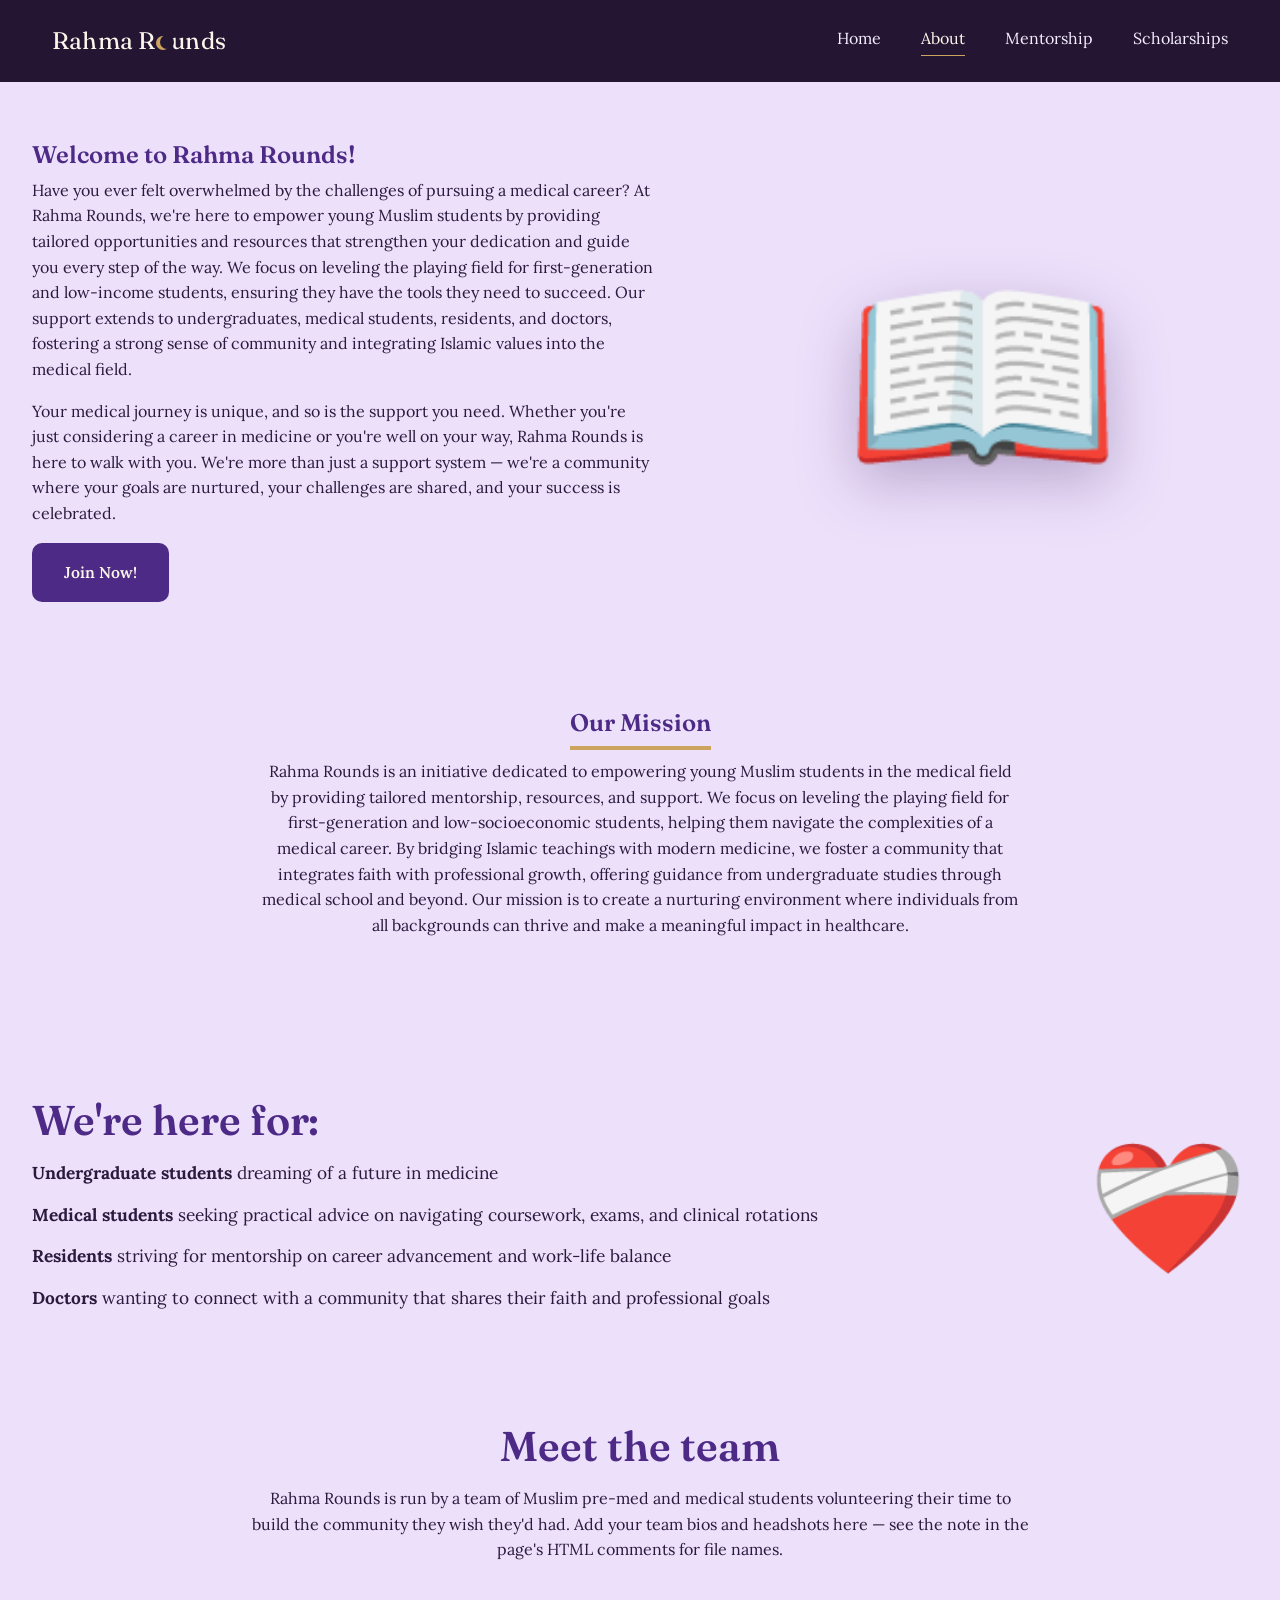
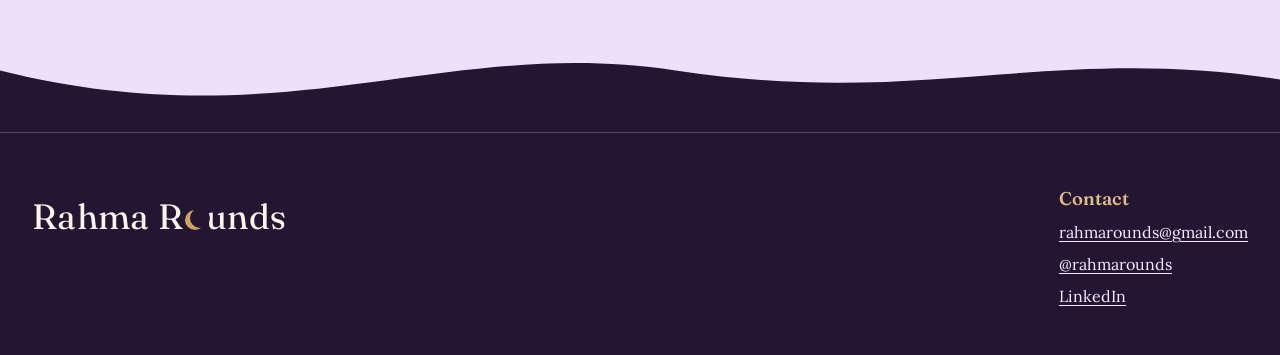
==== about.html @ 2706241c "initial upload" ====
<!DOCTYPE html>
<html lang="en">
<head>
<meta charset="UTF-8">
<meta name="viewport" content="width=device-width, initial-scale=1.0">
<title>About — Rahma Rounds</title>
<meta name="description" content="Learn about Rahma Rounds' mission to empower young Muslim students in medicine.">
<link rel="stylesheet" href="styles.css">
</head>
<body>

<header class="site-header">
  <div class="header-inner">
    <a href="index.html" class="logo">Rahma R<span class="moon"></span>unds</a>
    <nav class="main-nav">
      <a href="index.html">Home</a>
      <a href="about.html" class="active">About</a>
      <a href="mentorship.html">Mentorship</a>
      <a href="scholarships.html">Scholarships</a>
    </nav>
    <button class="nav-toggle" aria-label="Toggle menu">☰</button>
  </div>
</header>

<section class="about-hero">
  <div class="about-grid">
    <div>
      <h1>Welcome to Rahma Rounds!</h1>
      <p>Have you ever felt overwhelmed by the challenges of pursuing a medical career? At Rahma Rounds, we're here to empower young Muslim students by providing tailored opportunities and resources that strengthen your dedication and guide you every step of the way. We focus on leveling the playing field for first-generation and low-income students, ensuring they have the tools they need to succeed. Our support extends to undergraduates, medical students, residents, and doctors, fostering a strong sense of community and integrating Islamic values into the medical field.</p>
      <p>Your medical journey is unique, and so is the support you need. Whether you're just considering a career in medicine or you're well on your way, Rahma Rounds is here to walk with you. We're more than just a support system — we're a community where your goals are nurtured, your challenges are shared, and your success is celebrated.</p>
      <a href="mentorship.html" class="btn btn-primary">Join Now!</a>
    </div>
    <div class="emoji-hero" aria-hidden="true">📖</div>
  </div>
</section>

<section class="section mission-block">
  <h2>Our Mission</h2>
  <p>Rahma Rounds is an initiative dedicated to empowering young Muslim students in the medical field by providing tailored mentorship, resources, and support. We focus on leveling the playing field for first-generation and low-socioeconomic students, helping them navigate the complexities of a medical career. By bridging Islamic teachings with modern medicine, we foster a community that integrates faith with professional growth, offering guidance from undergraduate studies through medical school and beyond. Our mission is to create a nurturing environment where individuals from all backgrounds can thrive and make a meaningful impact in healthcare.</p>
</section>

<section class="section-tight">
  <div class="section-inner here-for">
    <div>
      <h2 class="section-title">We're here for:</h2>
      <ul>
        <li><strong>Undergraduate students</strong> dreaming of a future in medicine</li>
        <li><strong>Medical students</strong> seeking practical advice on navigating coursework, exams, and clinical rotations</li>
        <li><strong>Residents</strong> striving for mentorship on career advancement and work-life balance</li>
        <li><strong>Doctors</strong> wanting to connect with a community that shares their faith and professional goals</li>
      </ul>
    </div>
    <div class="emoji-side" aria-hidden="true">❤️‍🩹</div>
  </div>
</section>

<section class="section-tight center">
  <div class="section-inner">
    <h2 class="section-title">Meet the team</h2>
    <p class="lede-block" style="margin-inline:auto;">Rahma Rounds is run by a team of Muslim pre-med and medical students volunteering their time to build the community they wish they'd had. Add your team bios and headshots here — see the note in the page's HTML comments for file names.</p>
    <!-- To add team photos: upload files like images/team-1.jpg, images/team-2.jpg and reference them in a repeated card layout, e.g. the .step-card class from mentorship.html works well for this. -->
  </div>
</section>

<div class="wave-divider">
  <svg viewBox="0 0 1440 110" preserveAspectRatio="none" xmlns="http://www.w3.org/2000/svg">
    <path style="fill: var(--plum-950)" d="M0,40 C 320,120 500,0 760,40 C 1040,82 1180,10 1440,50 L1440,110 L0,110 Z"></path>
  </svg>
</div>

<footer class="site-footer">
  <div class="footer-inner">
    <a href="index.html" class="logo">Rahma R<span class="moon"></span>unds</a>
    <div class="footer-contact">
      <h4>Contact</h4>
      <p><a href="mailto:rahmarounds@gmail.com">rahmarounds@gmail.com</a></p>
      <p><a href="https://instagram.com/rahmarounds" target="_blank" rel="noopener">@rahmarounds</a></p>
      <p><a href="#" target="_blank" rel="noopener">LinkedIn</a></p>
    </div>
  </div>
</footer>

<script src="script.js"></script>
</body>
</html>
---- styles.css ----
/* ===========================================================
   Rahma Rounds — shared stylesheet
   Design tokens live at the top. Edit these to retheme the site.
=========================================================== */

@import url('https://fonts.googleapis.com/css2?family=Fraunces:ital,opsz,wght@0,9..144,400;0,9..144,500;0,9..144,600;0,9..144,700;1,9..144,500&family=Lora:ital,wght@0,400;0,500;0,600;1,400&display=swap');

:root{
  /* Purples */
  --plum-950: #241533;   /* header / footer background */
  --plum-800: #3a2159;
  --purple-700: #4d2a86; /* headings, primary buttons */
  --purple-600: #5c359a;
  --card-purple: #3f2266cc; /* translucent card overlay on photo cards */

  /* Lavenders (page backgrounds) */
  --lav-100: #ece0fb;
  --lav-50: #f4ecff;

  /* Gold accent */
  --gold-400: #cda45e;
  --gold-300: #ddbd85;

  /* Neutrals */
  --cream: #fbf6ea;
  --ink: #2a1a3d;
  --ink-soft: #4a3a63;

  /* Type */
  --font-display: "Fraunces", "Iowan Old Style", Georgia, serif;
  --font-body: "Lora", Georgia, serif;

  /* Layout */
  --maxw: 1240px;
  --radius-lg: 22px;
  --radius-md: 14px;
}

*, *::before, *::after{ box-sizing: border-box; }
html{ scroll-behavior: smooth; }
body{
  margin: 0;
  background: var(--lav-100);
  color: var(--ink);
  font-family: var(--font-body);
  line-height: 1.6;
  -webkit-font-smoothing: antialiased;
}
img{ max-width: 100%; display: block; }
a{ color: inherit; text-decoration: none; }
ul{ list-style: none; margin: 0; padding: 0; }
h1, h2, h3, h4{
  font-family: var(--font-display);
  color: var(--purple-700);
  margin: 0 0 0.4em;
  line-height: 1.08;
  font-weight: 600;
}
p{ margin: 0 0 1em; }
.container{
  max-width: var(--maxw);
  margin: 0 auto;
  padding: 0 32px;
}
:focus-visible{
  outline: 3px solid var(--gold-400);
  outline-offset: 3px;
}
@media (prefers-reduced-motion: reduce){
  *{ animation-duration: 0.01ms !important; animation-iteration-count: 1 !important; transition-duration: 0.01ms !important; scroll-behavior: auto !important; }
}

/* ===================== Buttons ===================== */
.btn{
  display: inline-flex;
  align-items: center;
  gap: 8px;
  font-family: var(--font-body);
  font-weight: 600;
  font-size: 0.98rem;
  padding: 15px 30px;
  border-radius: 10px;
  border: 2px solid transparent;
  cursor: pointer;
  transition: transform 0.15s ease, background 0.2s ease, color 0.2s ease, border-color .2s ease;
}
.btn:hover{ transform: translateY(-2px); }
.btn-primary{
  background: var(--purple-700);
  color: var(--cream);
}
.btn-primary:hover{ background: var(--plum-950); }
.btn-outline{
  background: transparent;
  border-color: var(--purple-700);
  color: var(--purple-700);
}
.btn-outline:hover{ background: var(--purple-700); color: var(--cream); }
.btn-gold{
  background: var(--gold-400);
  color: var(--plum-950);
}
.btn-gold:hover{ background: var(--gold-300); }

/* ===================== Header / Nav ===================== */
.site-header{
  background: var(--plum-950);
  position: sticky;
  top: 0;
  z-index: 100;
}
.header-inner{
  max-width: var(--maxw);
  margin: 0 auto;
  padding: 22px 32px;
  display: flex;
  align-items: center;
  justify-content: space-between;
}
.logo{
  font-family: var(--font-display);
  font-size: 1.5rem;
  color: var(--cream);
  letter-spacing: 0.01em;
  white-space: nowrap;
}
.moon{
  display: inline-block;
  width: 0.58em;
  height: 0.58em;
  border-radius: 50%;
  background: var(--gold-400);
  position: relative;
  margin: 0 0.03em -0.05em;
}
.moon::after{
  content: "";
  position: absolute;
  top: -10%;
  left: 25%;
  width: 100%;
  height: 100%;
  border-radius: 50%;
  background: var(--plum-950);
}
.main-nav{
  display: flex;
  gap: 40px;
}
.main-nav a{
  color: var(--lav-50);
  font-size: 1rem;
  padding-bottom: 4px;
  border-bottom: 1px solid transparent;
  transition: color 0.2s ease, border-color 0.2s ease;
}
.main-nav a:hover{ color: var(--gold-300); }
.main-nav a.active{
  color: var(--cream);
  border-bottom-color: var(--gold-400);
}
.nav-toggle{
  display: none;
  background: none;
  border: none;
  color: var(--cream);
  font-size: 1.6rem;
  cursor: pointer;
}
@media (max-width: 860px){
  .nav-toggle{ display: block; }
  .main-nav{
    display: none;
    position: absolute;
    top: 100%;
    left: 0;
    right: 0;
    background: var(--plum-950);
    flex-direction: column;
    gap: 0;
    padding: 8px 0 20px;
  }
  .main-nav.open{ display: flex; }
  .main-nav a{
    padding: 14px 32px;
    border-bottom: 1px solid rgba(255,255,255,0.08);
  }
}

/* ===================== Wave divider ===================== */
.wave-divider{
  display: block;
  width: 100%;
  line-height: 0;
  background: var(--lav-100);
}
.wave-divider svg{ width: 100%; height: auto; display: block; }

/* ===================== Hero (landing) ===================== */
.hero{
  padding: 64px 32px 40px;
}
.hero-grid{
  max-width: var(--maxw);
  margin: 0 auto;
  display: grid;
  grid-template-columns: 1.1fr 1fr;
  gap: 64px;
  align-items: center;
}
.hero-media{
  position: relative;
  border-radius: var(--radius-lg);
  overflow: hidden;
  aspect-ratio: 16/10;
  background: radial-gradient(circle at 30% 20%, #4a2f74, #1c1230 75%);
}
.hero-media img{
  width: 100%; height: 100%; object-fit: cover;
}
.hero-media .play-btn{
  position: absolute;
  top: 50%; left: 50%;
  transform: translate(-50%, -50%);
  width: 72px; height: 72px;
  border-radius: 50%;
  background: rgba(20, 10, 35, 0.55);
  border: 2px solid rgba(255,255,255,0.85);
  display: flex; align-items: center; justify-content: center;
  cursor: pointer;
  color: #fff;
  font-size: 1.4rem;
}
.hero h1{
  font-size: clamp(2.2rem, 4vw, 3.2rem);
  color: var(--purple-700);
}
.hero .lede{
  font-size: 1.05rem;
  color: var(--ink-soft);
  max-width: 44ch;
}

/* ===================== Generic section ===================== */
.section{ padding: 88px 32px; }
.section-tight{ padding: 56px 32px; }
.section-inner{ max-width: var(--maxw); margin: 0 auto; }
.eyebrow{
  font-family: var(--font-body);
  color: var(--gold-400);
  text-transform: uppercase;
  letter-spacing: 0.14em;
  font-size: 0.8rem;
  font-weight: 600;
}
.section-title{ font-size: clamp(2rem, 3.4vw, 2.6rem); }
.center{ text-align: center; }
.lede-block{
  max-width: 78ch;
}

/* What is Rahma Rounds — feature row */
.feature-grid{
  display: grid;
  grid-template-columns: repeat(3, 1fr);
  gap: 40px;
  margin-top: 56px;
}
.feature{ text-align: center; }
.feature .emoji{
  font-size: 4.2rem;
  line-height: 1;
  margin-bottom: 18px;
  filter: drop-shadow(0 10px 18px rgba(74,45,110,0.25));
}
.feature h3{
  font-size: 1.5rem;
  color: var(--purple-700);
}

/* ===================== Community banner ===================== */
.community-banner{
  margin: 0 32px;
  border-radius: var(--radius-lg);
  overflow: hidden;
  position: relative;
  min-height: 320px;
  display: flex;
  align-items: center;
  justify-content: center;
  background: linear-gradient(135deg, #f2b78c, #cdb7e6 55%, #8f9fd6);
  background-size: cover;
  background-position: center;
}
.community-banner::after{
  content: "";
  position: absolute; inset: 0;
  background: rgba(20, 10, 35, 0.08);
}
.community-banner h2{
  position: relative;
  z-index: 1;
  color: var(--plum-950);
  text-align: center;
  font-size: clamp(1.8rem, 3.4vw, 2.5rem);
  max-width: 18ch;
}

/* ===================== Marquee ===================== */
.marquee{
  overflow: hidden;
  padding: 22px 0;
  border-top: 1px solid rgba(74,41,132,0.15);
  border-bottom: 1px solid rgba(74,41,132,0.15);
  margin-top: 8px;
}
.marquee-track{
  display: flex;
  width: max-content;
  animation: marquee 26s linear infinite;
  gap: 40px;
}
.marquee-track span{
  font-family: var(--font-display);
  font-size: 1.3rem;
  color: var(--purple-700);
  white-space: nowrap;
  display: flex;
  align-items: center;
  gap: 40px;
}
.marquee-track span::after{ content: "〜"; color: var(--gold-400); margin-left: 40px; }
@keyframes marquee{
  from{ transform: translateX(0); }
  to{ transform: translateX(-50%); }
}

/* ===================== Resource cards ===================== */
.resource-grid{
  display: grid;
  grid-template-columns: repeat(4, 1fr);
  gap: 26px;
  margin-top: 44px;
}
.resource-card{
  border-radius: var(--radius-md);
  padding: 30px 24px 34px;
  min-height: 230px;
  color: var(--cream);
  background: linear-gradient(180deg, var(--card-purple), var(--card-purple)),
              linear-gradient(160deg, #6b4a99, #2a1740);
  background-blend-mode: multiply;
  display: flex;
  flex-direction: column;
  gap: 10px;
  text-align: center;
  align-items: center;
  justify-content: center;
  transition: transform 0.2s ease;
}
.resource-card:hover{ transform: translateY(-6px); }
.resource-card h3{
  color: var(--gold-300);
  font-size: 1.3rem;
}
.resource-card p{ font-size: 0.94rem; color: var(--lav-50); margin: 0; }

/* ===================== Socials ===================== */
.socials-grid{
  display: grid;
  grid-template-columns: repeat(3, 1fr);
  gap: 24px;
  max-width: 900px;
  margin: 44px auto 0;
  text-align: center;
}
.socials-grid a{
  font-weight: 600;
  text-decoration: underline;
  text-underline-offset: 4px;
  color: var(--ink);
}
.socials-grid .handle{
  display: block;
  font-weight: 400;
  text-decoration: none;
  color: var(--ink-soft);
  margin-top: 2px;
}

/* ===================== Footer ===================== */
.site-footer{
  background: var(--plum-950);
  color: var(--lav-50);
  padding: 56px 32px 40px;
}
.footer-inner{
  max-width: var(--maxw);
  margin: 0 auto;
  display: flex;
  justify-content: space-between;
  align-items: flex-start;
  flex-wrap: wrap;
  gap: 32px;
}
.footer-inner .logo{ font-size: 2.2rem; }
.footer-contact h4{
  color: var(--gold-300);
  font-family: var(--font-display);
  margin-bottom: 12px;
  font-size: 1.15rem;
}
.footer-contact p, .footer-contact a{ color: var(--lav-50); margin: 0 0 6px; }
.footer-contact a{ text-decoration: underline; text-underline-offset: 3px; }

/* ===================== About page ===================== */
.about-hero{
  padding: 60px 32px 20px;
}
.about-grid{
  max-width: var(--maxw);
  margin: 0 auto;
  display: grid;
  grid-template-columns: 1fr 0.85fr;
  gap: 60px;
  align-items: center;
}
.about-grid .emoji-hero{
  font-size: 14rem;
  text-align: center;
  filter: drop-shadow(0 20px 30px rgba(60,30,90,0.3));
}
.mission-block{
  max-width: 820px;
  margin: 0 auto;
  text-align: center;
}
.mission-block h2{
  display: inline-block;
  border-bottom: 4px solid var(--gold-400);
  padding-bottom: 10px;
}
.here-for{
  display: grid;
  grid-template-columns: 1fr auto;
  gap: 40px;
  align-items: center;
  max-width: var(--maxw);
  margin: 0 auto;
}
.here-for ul{ display: flex; flex-direction: column; gap: 14px; font-size: 1.08rem; }
.here-for .emoji-side{ font-size: 8rem; text-align: center; }

/* ===================== Mentorship page ===================== */
.steps-grid{
  display: grid;
  grid-template-columns: repeat(3, 1fr);
  gap: 28px;
  margin-top: 48px;
}
.step-card{
  background: var(--cream);
  border: 1px solid rgba(74,41,132,0.15);
  border-radius: var(--radius-md);
  padding: 30px 26px;
}
.step-card .step-num{
  font-family: var(--font-display);
  font-size: 2.2rem;
  color: var(--gold-400);
  display: block;
  margin-bottom: 8px;
}
.track-grid{
  display: grid;
  grid-template-columns: 1fr 1fr;
  gap: 30px;
  margin-top: 40px;
}
.track-card{
  background: var(--plum-950);
  color: var(--lav-50);
  border-radius: var(--radius-lg);
  padding: 40px;
}
.track-card h3{ color: var(--gold-300); font-size: 1.6rem; }
.track-card ul{ margin-top: 16px; display: flex; flex-direction: column; gap: 10px; }
.track-card li::before{ content: "✧ "; color: var(--gold-400); }
.faq-item{
  border-bottom: 1px solid rgba(74,41,132,0.2);
  padding: 22px 0;
}
.faq-item h4{ color: var(--purple-700); margin-bottom: 8px; font-size: 1.1rem; }

/* ===================== Scholarships (blog) page ===================== */
.scholar-toolbar{
  display: flex;
  gap: 18px;
  align-items: center;
  flex-wrap: wrap;
  margin-top: 36px;
}
.search-wrap{
  flex: 1 1 320px;
  position: relative;
}
.search-wrap input{
  width: 100%;
  padding: 15px 20px 15px 46px;
  border-radius: 999px;
  border: 2px solid rgba(74,41,132,0.25);
  background: var(--cream);
  font-family: var(--font-body);
  font-size: 1rem;
  color: var(--ink);
}
.search-wrap input:focus{ border-color: var(--purple-700); outline: none; }
.search-wrap .icon{
  position: absolute;
  left: 18px; top: 50%;
  transform: translateY(-50%);
  color: var(--purple-700);
  pointer-events: none;
}
.tag-filters{
  display: flex;
  flex-wrap: wrap;
  gap: 10px;
  margin-top: 20px;
}
.tag-chip{
  border: 2px solid var(--purple-700);
  color: var(--purple-700);
  background: transparent;
  padding: 8px 18px;
  border-radius: 999px;
  font-family: var(--font-body);
  font-size: 0.9rem;
  cursor: pointer;
  transition: background .2s ease, color .2s ease;
}
.tag-chip:hover{ background: rgba(77,42,134,0.08); }
.tag-chip.active{
  background: var(--purple-700);
  color: var(--cream);
}
.results-count{
  margin: 22px 0 0;
  color: var(--ink-soft);
  font-size: 0.95rem;
}
.post-grid{
  display: grid;
  grid-template-columns: repeat(2, 1fr);
  gap: 28px;
  margin-top: 24px;
}
.post-card{
  background: var(--cream);
  border-radius: var(--radius-md);
  padding: 30px;
  border: 1px solid rgba(74,41,132,0.14);
  display: flex;
  flex-direction: column;
  gap: 12px;
}
.post-card .post-meta{
  display: flex;
  justify-content: space-between;
  font-size: 0.85rem;
  color: var(--gold-400);
  font-weight: 600;
  text-transform: uppercase;
  letter-spacing: 0.05em;
}
.post-card h3{ font-size: 1.4rem; }
.post-card .excerpt{ color: var(--ink-soft); font-size: 0.98rem; }
.post-card .post-tags{
  display: flex;
  flex-wrap: wrap;
  gap: 8px;
  margin-top: auto;
}
.post-card .post-tags span{
  background: rgba(77,42,134,0.1);
  color: var(--purple-700);
  padding: 4px 12px;
  border-radius: 999px;
  font-size: 0.78rem;
  font-weight: 600;
}
.post-card .post-link{
  margin-top: 6px;
  font-weight: 700;
  color: var(--purple-700);
  text-decoration: underline;
  text-underline-offset: 3px;
}
.empty-state{
  text-align: center;
  padding: 60px 20px;
  color: var(--ink-soft);
  display: none;
}
.empty-state.show{ display: block; }

/* ===================== Responsive ===================== */
@media (max-width: 900px){
  .hero-grid, .about-grid, .here-for, .track-grid{ grid-template-columns: 1fr; }
  .feature-grid{ grid-template-columns: 1fr; gap: 44px; }
  .resource-grid{ grid-template-columns: 1fr 1fr; }
  .socials-grid{ grid-template-columns: 1fr; }
  .steps-grid{ grid-template-columns: 1fr; }
  .post-grid{ grid-template-columns: 1fr; }
  .footer-inner{ flex-direction: column; }
  .about-grid .emoji-hero{ font-size: 8rem; }
}
@media (max-width: 560px){
  .resource-grid{ grid-template-columns: 1fr; }
  .hero, .section{ padding-left: 20px; padding-right: 20px; }
  .container{ padding: 0 20px; }
}
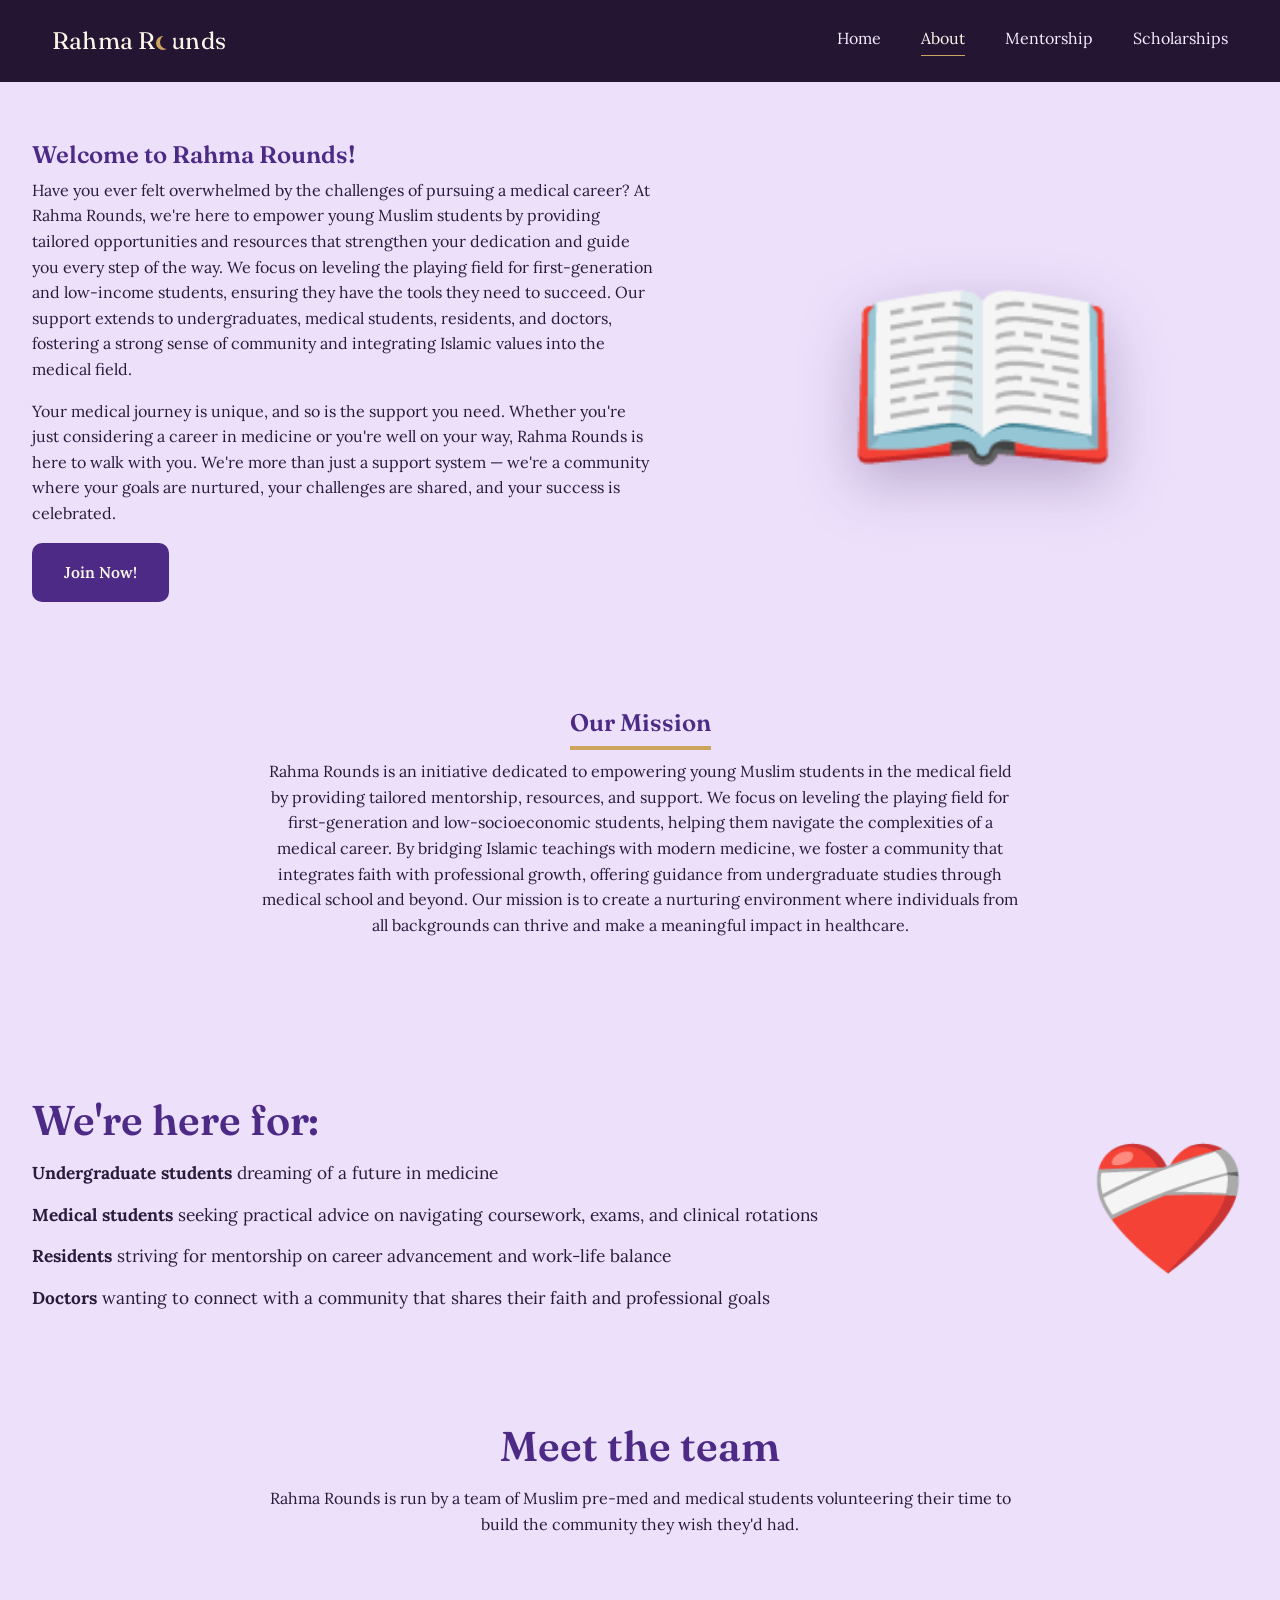
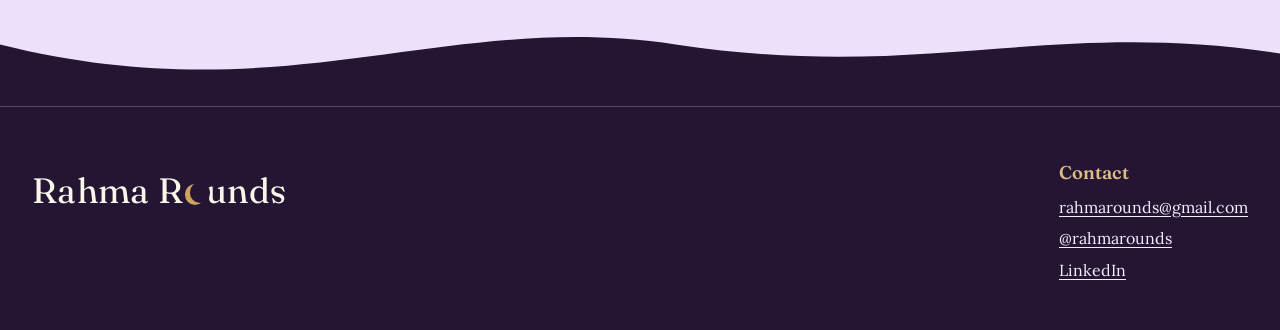
==== commit 73a31b23: "Removed image folder path" ====
--- a/about.html
+++ b/about.html
@@ -57,8 +57,7 @@
 <section class="section-tight center">
   <div class="section-inner">
     <h2 class="section-title">Meet the team</h2>
-    <p class="lede-block" style="margin-inline:auto;">Rahma Rounds is run by a team of Muslim pre-med and medical students volunteering their time to build the community they wish they'd had. Add your team bios and headshots here — see the note in the page's HTML comments for file names.</p>
-    <!-- To add team photos: upload files like images/team-1.jpg, images/team-2.jpg and reference them in a repeated card layout, e.g. the .step-card class from mentorship.html works well for this. -->
+    <p class="lede-block" style="margin-inline:auto;">Rahma Rounds is run by a team of Muslim pre-med and medical students volunteering their time to build the community they wish they'd had.</p>
   </div>
 </section>
 
@@ -75,7 +74,7 @@
       <h4>Contact</h4>
       <p><a href="mailto:rahmarounds@gmail.com">rahmarounds@gmail.com</a></p>
       <p><a href="https://instagram.com/rahmarounds" target="_blank" rel="noopener">@rahmarounds</a></p>
-      <p><a href="#" target="_blank" rel="noopener">LinkedIn</a></p>
+      <p><a href="https://www.linkedin.com/company/rahma-rounds" target="_blank" rel="noopener">LinkedIn</a></p>
     </div>
   </div>
 </footer>
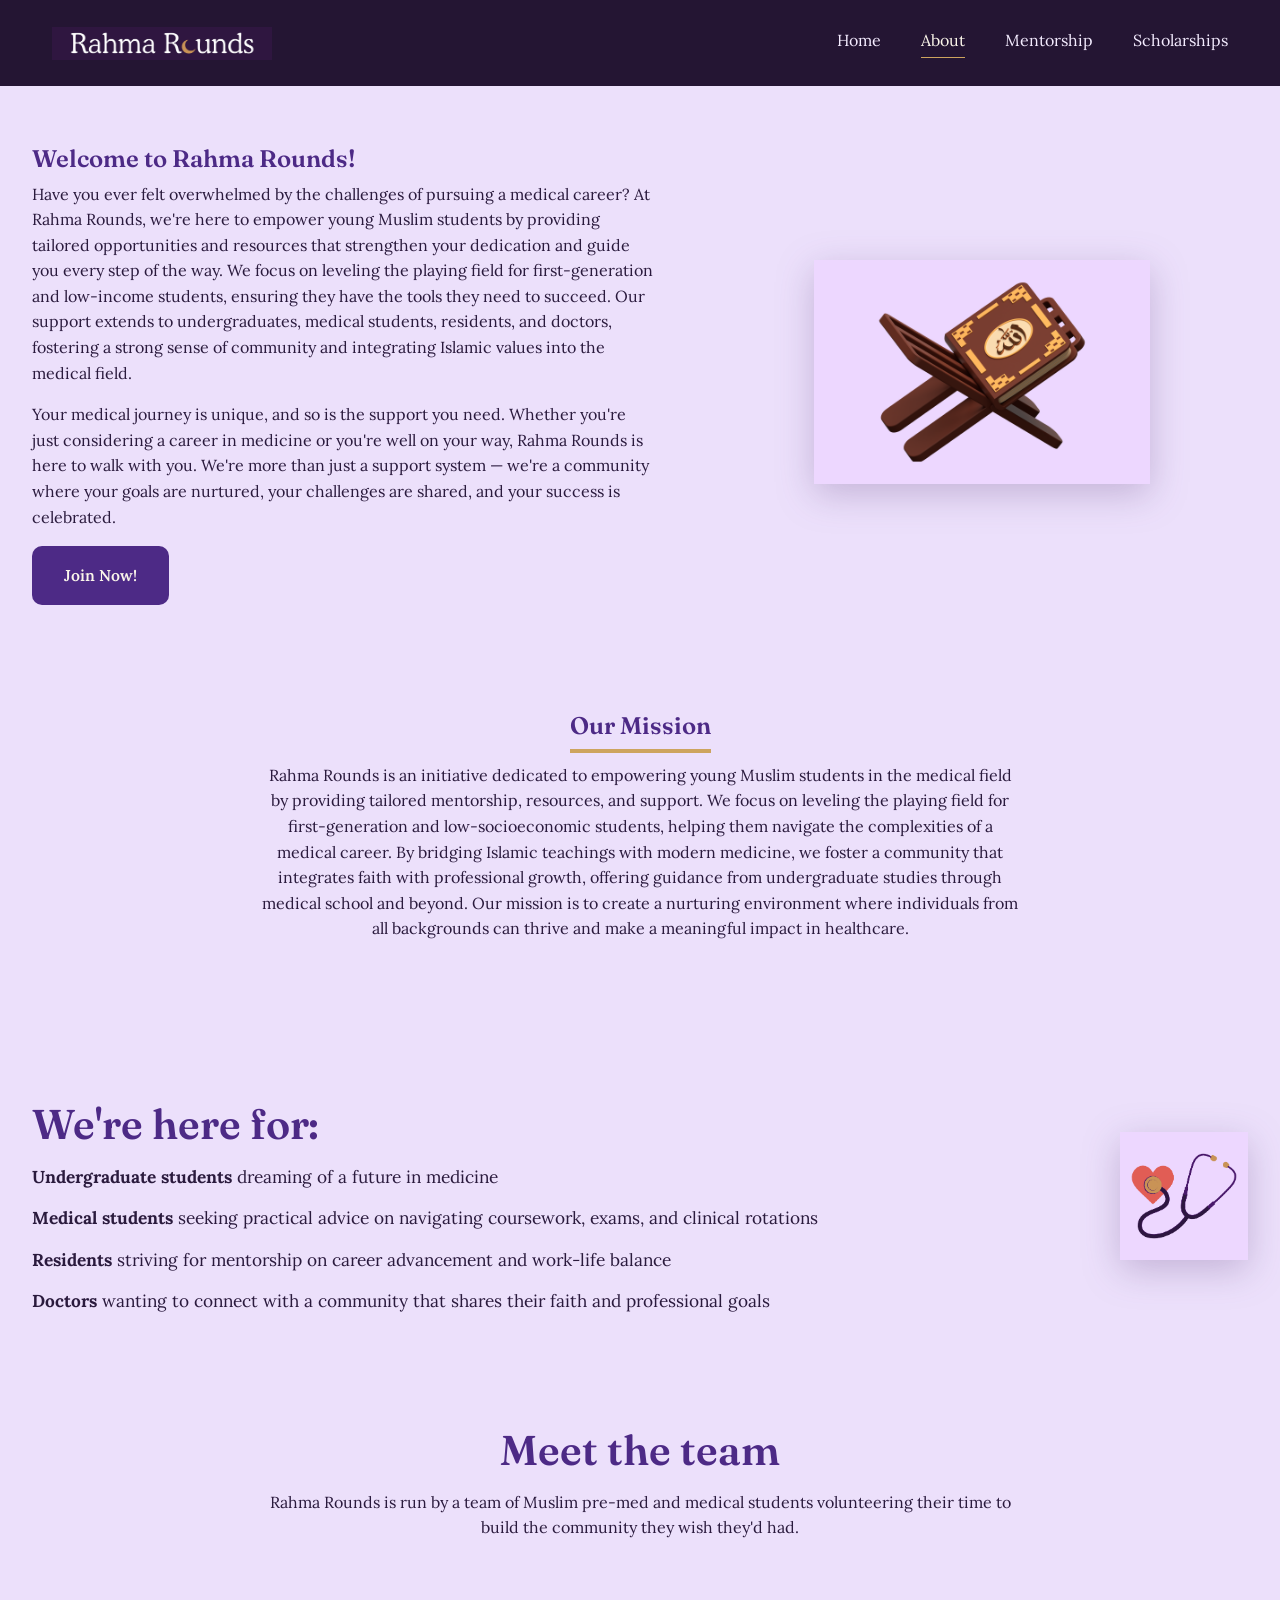
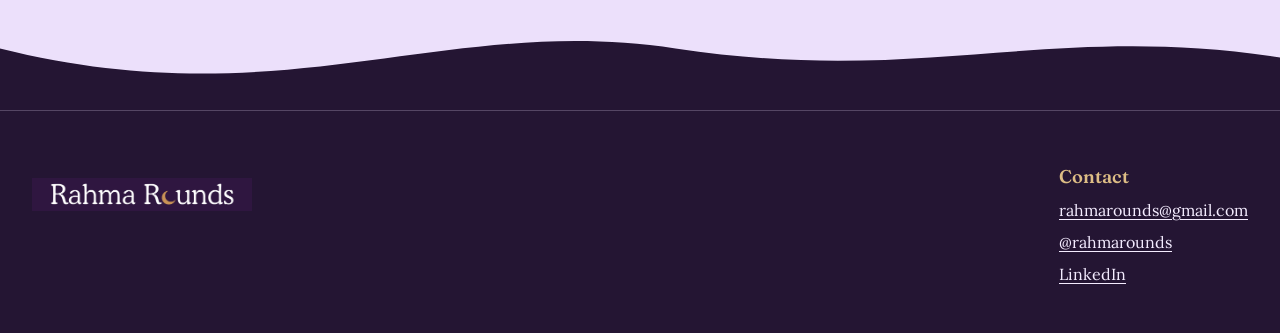
==== commit d7c1a906: "Fixed images for emojis" ====
--- a/about.html
+++ b/about.html
@@ -11,7 +11,12 @@
 
 <header class="site-header">
   <div class="header-inner">
-    <a href="index.html" class="logo">Rahma R<span class="moon"></span>unds</a>
+    <a href="index.html" class="logo-link" aria-label="Rahma Rounds — home">
+      <img src="logo.png" alt="Rahma Rounds" class="logo-img"
+           onload="this.style.display='inline-block'; this.nextElementSibling.style.display='none';"
+           onerror="this.style.display='none';">
+      <span class="logo">Rahma R<span class="moon"></span>unds</span>
+    </a>
     <nav class="main-nav">
       <a href="index.html">Home</a>
       <a href="about.html" class="active">About</a>
@@ -30,7 +35,12 @@
       <p>Your medical journey is unique, and so is the support you need. Whether you're just considering a career in medicine or you're well on your way, Rahma Rounds is here to walk with you. We're more than just a support system — we're a community where your goals are nurtured, your challenges are shared, and your success is celebrated.</p>
       <a href="mentorship.html" class="btn btn-primary">Join Now!</a>
     </div>
-    <div class="emoji-hero" aria-hidden="true">📖</div>
+    <div class="icon-slot icon-slot--hero">
+      <img src="icon-about-hero.png" alt="" class="icon-img icon-img--hero"
+           onload="this.style.display='inline-block'; this.nextElementSibling.style.display='none';"
+           onerror="this.style.display='none';">
+      <span class="emoji-hero" aria-hidden="true">📖</span>
+    </div>
   </div>
 </section>
 
@@ -50,7 +60,12 @@
         <li><strong>Doctors</strong> wanting to connect with a community that shares their faith and professional goals</li>
       </ul>
     </div>
-    <div class="emoji-side" aria-hidden="true">❤️‍🩹</div>
+    <div class="icon-slot icon-slot--side">
+      <img src="icon-here-for.png" alt="" class="icon-img icon-img--side"
+           onload="this.style.display='inline-block'; this.nextElementSibling.style.display='none';"
+           onerror="this.style.display='none';">
+      <span class="emoji-side" aria-hidden="true">❤️‍🩹</span>
+    </div>
   </div>
 </section>
 
@@ -69,7 +84,12 @@
 
 <footer class="site-footer">
   <div class="footer-inner">
-    <a href="index.html" class="logo">Rahma R<span class="moon"></span>unds</a>
+    <a href="index.html" class="logo-link" aria-label="Rahma Rounds — home">
+      <img src="logo.png" alt="Rahma Rounds" class="logo-img"
+           onload="this.style.display='inline-block'; this.nextElementSibling.style.display='none';"
+           onerror="this.style.display='none';">
+      <span class="logo">Rahma R<span class="moon"></span>unds</span>
+    </a>
     <div class="footer-contact">
       <h4>Contact</h4>
       <p><a href="mailto:rahmarounds@gmail.com">rahmarounds@gmail.com</a></p>
--- a/styles.css
+++ b/styles.css
@@ -124,6 +124,18 @@
   letter-spacing: 0.01em;
   white-space: nowrap;
 }
+.logo-link{
+  display: inline-flex;
+  align-items: center;
+}
+.logo-img{
+  display: none; /* shown via onload once logo.png is found */
+  height: 42px;
+  width: auto;
+  max-width: 220px;
+  object-fit: contain;
+}
+.footer-inner .logo-img{ height: 56px; }
 .moon{
   display: inline-block;
   width: 0.58em;
@@ -270,9 +282,19 @@
 .feature .emoji{
   font-size: 4.2rem;
   line-height: 1;
+  filter: drop-shadow(0 10px 18px rgba(74,45,110,0.25));
+}
+.icon-slot{
   margin-bottom: 18px;
+}
+.icon-img{
+  display: none; /* shown via onload once a matching image is found */
+  width: auto;
+  object-fit: contain;
+  margin: 0 auto;
   filter: drop-shadow(0 10px 18px rgba(74,45,110,0.25));
 }
+.feature .icon-img{ height: 4.2rem; }
 .feature h3{
   font-size: 1.5rem;
   color: var(--purple-700);
@@ -430,6 +452,11 @@
   text-align: center;
   filter: drop-shadow(0 20px 30px rgba(60,30,90,0.3));
 }
+.icon-slot--hero{
+  text-align: center;
+  margin-bottom: 0;
+}
+.icon-img--hero{ height: 14rem; }
 .mission-block{
   max-width: 820px;
   margin: 0 auto;
@@ -450,6 +477,8 @@
 }
 .here-for ul{ display: flex; flex-direction: column; gap: 14px; font-size: 1.08rem; }
 .here-for .emoji-side{ font-size: 8rem; text-align: center; }
+.here-for .icon-slot--side{ text-align: center; }
+.here-for .icon-img--side{ height: 8rem; }
 
 /* ===================== Mentorship page ===================== */
 .steps-grid{
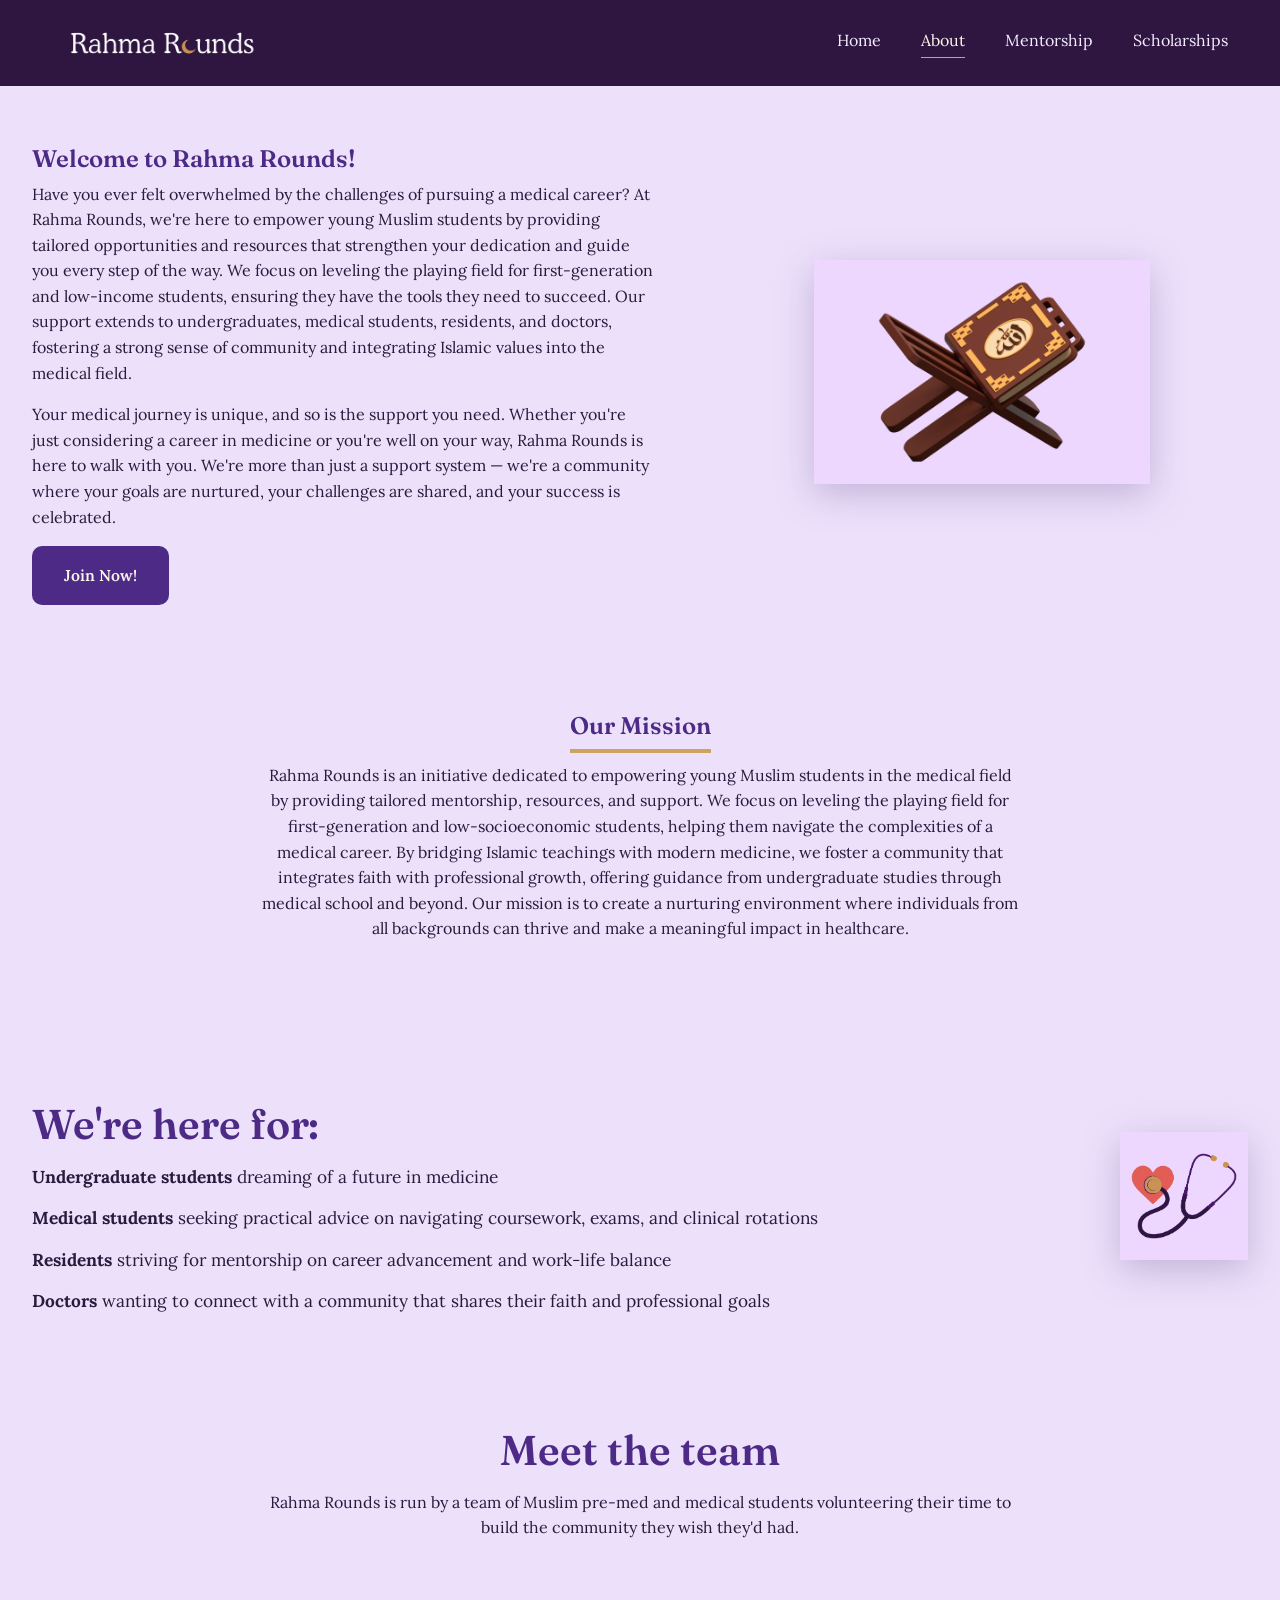
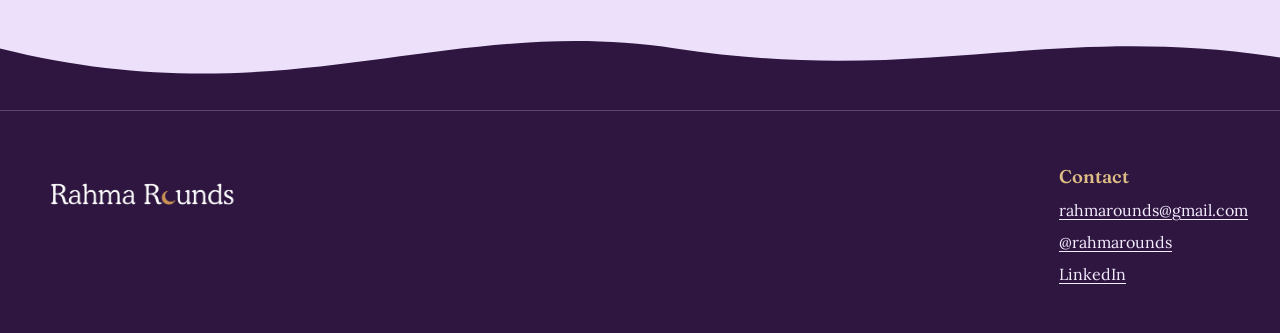
==== commit e1087998: "fixed logo and added favicon" ====
--- a/about.html
+++ b/about.html
@@ -5,6 +5,7 @@
 <meta name="viewport" content="width=device-width, initial-scale=1.0">
 <title>About — Rahma Rounds</title>
 <meta name="description" content="Learn about Rahma Rounds' mission to empower young Muslim students in medicine.">
+<link rel="icon" type="image/png" href="favicon.png">
 <link rel="stylesheet" href="styles.css">
 </head>
 <body>
@@ -12,7 +13,7 @@
 <header class="site-header">
   <div class="header-inner">
     <a href="index.html" class="logo-link" aria-label="Rahma Rounds — home">
-      <img src="logo.png" alt="Rahma Rounds" class="logo-img"
+      <img src="logo.png" alt="Rahma Rounds" class="logo-img" style="display:none;"
            onload="this.style.display='inline-block'; this.nextElementSibling.style.display='none';"
            onerror="this.style.display='none';">
       <span class="logo">Rahma R<span class="moon"></span>unds</span>
@@ -36,7 +37,7 @@
       <a href="mentorship.html" class="btn btn-primary">Join Now!</a>
     </div>
     <div class="icon-slot icon-slot--hero">
-      <img src="icon-about-hero.png" alt="" class="icon-img icon-img--hero"
+      <img src="icon-about-hero.png" alt="" class="icon-img icon-img--hero" style="display:none;"
            onload="this.style.display='inline-block'; this.nextElementSibling.style.display='none';"
            onerror="this.style.display='none';">
       <span class="emoji-hero" aria-hidden="true">📖</span>
@@ -61,7 +62,7 @@
       </ul>
     </div>
     <div class="icon-slot icon-slot--side">
-      <img src="icon-here-for.png" alt="" class="icon-img icon-img--side"
+      <img src="icon-here-for.png" alt="" class="icon-img icon-img--side" style="display:none;"
            onload="this.style.display='inline-block'; this.nextElementSibling.style.display='none';"
            onerror="this.style.display='none';">
       <span class="emoji-side" aria-hidden="true">❤️‍🩹</span>
@@ -85,7 +86,7 @@
 <footer class="site-footer">
   <div class="footer-inner">
     <a href="index.html" class="logo-link" aria-label="Rahma Rounds — home">
-      <img src="logo.png" alt="Rahma Rounds" class="logo-img"
+      <img src="logo.png" alt="Rahma Rounds" class="logo-img" style="display:none;"
            onload="this.style.display='inline-block'; this.nextElementSibling.style.display='none';"
            onerror="this.style.display='none';">
       <span class="logo">Rahma R<span class="moon"></span>unds</span>
--- a/styles.css
+++ b/styles.css
@@ -7,7 +7,7 @@
 
 :root{
   /* Purples */
-  --plum-950: #241533;   /* header / footer background */
+  --plum-950: #2f1640;   /* header / footer background */
   --plum-800: #3a2159;
   --purple-700: #4d2a86; /* headings, primary buttons */
   --purple-600: #5c359a;
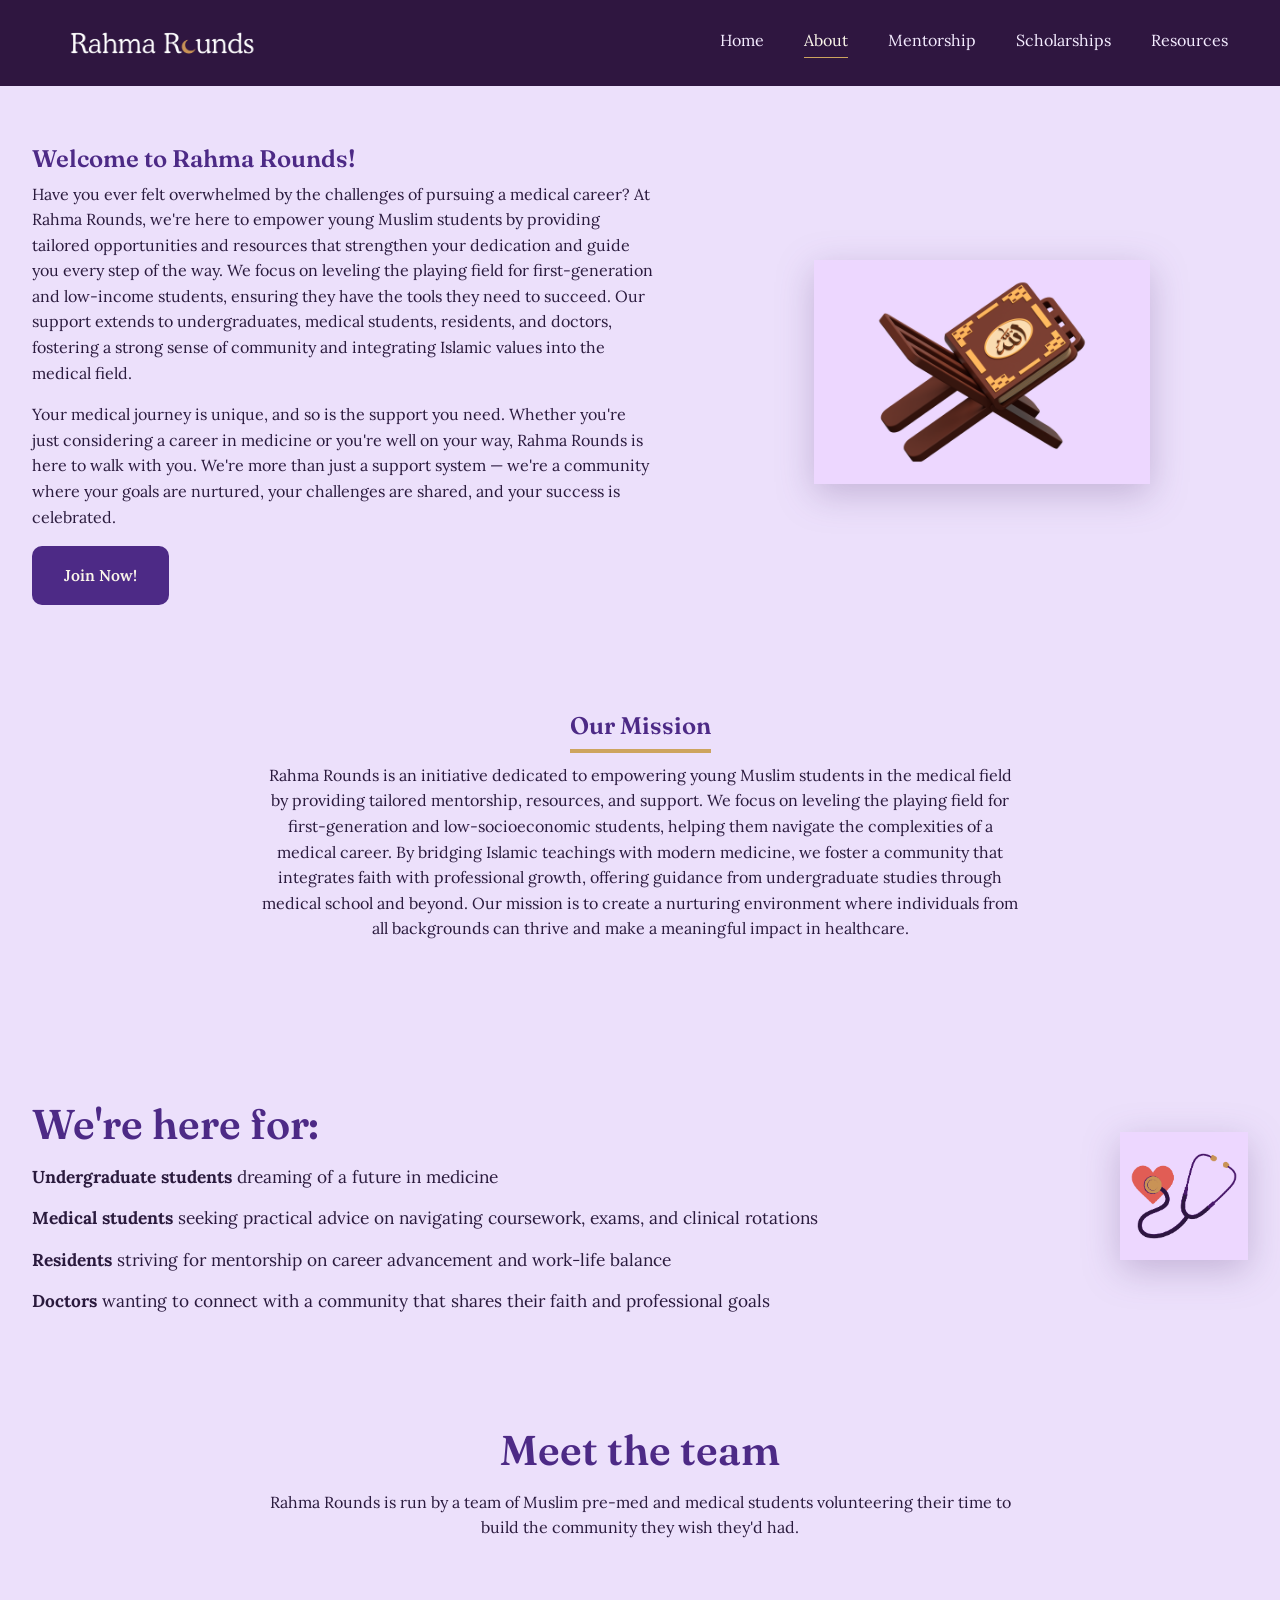
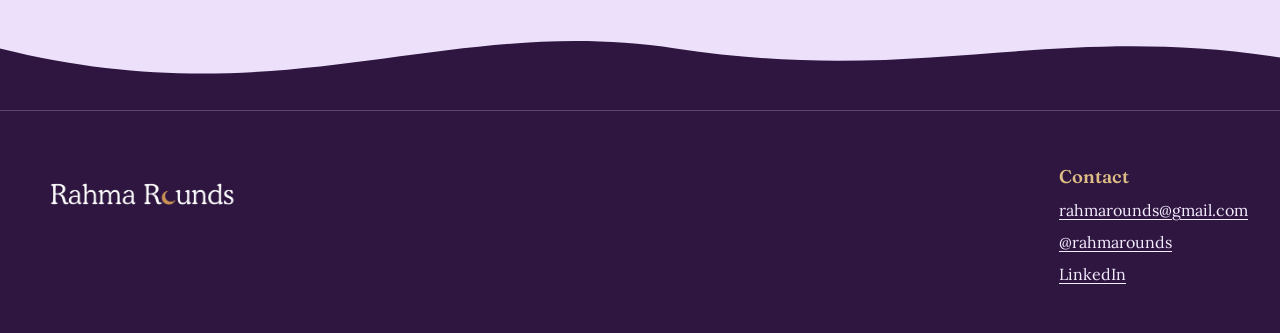
==== commit 59d3d965: "Mental Health resources and resources landing" ====
--- a/about.html
+++ b/about.html
@@ -23,6 +23,7 @@
       <a href="about.html" class="active">About</a>
       <a href="mentorship.html">Mentorship</a>
       <a href="scholarships.html">Scholarships</a>
+    <a href="resources.html">Resources</a>
     </nav>
     <button class="nav-toggle" aria-label="Toggle menu">☰</button>
   </div>
--- a/styles.css
+++ b/styles.css
@@ -633,11 +633,87 @@
 }
 .empty-state.show{ display: block; }
 
+/* ===================== Resources hub page ===================== */
+.hub-grid{
+  display: grid;
+  grid-template-columns: repeat(3, 1fr);
+  gap: 26px;
+  margin-top: 44px;
+}
+.hub-card{
+  display: flex;
+  flex-direction: column;
+  gap: 10px;
+  background: var(--cream);
+  border: 1px solid rgba(74,41,132,0.15);
+  border-radius: var(--radius-md);
+  padding: 36px 30px;
+  transition: transform 0.2s ease, box-shadow 0.2s ease;
+}
+.hub-card:hover{
+  transform: translateY(-6px);
+  box-shadow: 0 16px 30px rgba(47,22,64,0.14);
+}
+.hub-icon{ font-size: 3rem; line-height: 1; margin-bottom: 6px; }
+.hub-card h3{ font-size: 1.4rem; }
+.hub-card p{ color: var(--ink-soft); font-size: 0.98rem; }
+.hub-link{
+  margin-top: auto;
+  padding-top: 8px;
+  font-weight: 700;
+  color: var(--purple-700);
+}
+
+/* ===================== Crisis callout ===================== */
+.crisis-box{
+  background: var(--plum-950);
+  color: var(--lav-50);
+  border-radius: var(--radius-md);
+  padding: 28px 32px;
+  border-left: 6px solid var(--gold-400);
+}
+.crisis-box h3{ color: var(--gold-300); margin-bottom: 8px; font-size: 1.2rem; }
+.crisis-box p{ margin: 0; color: var(--lav-50); }
+.crisis-box strong{ color: var(--cream); }
+
+/* ===================== Roadmap list ===================== */
+.roadmap-list{
+  margin: 20px 0 0;
+  padding-left: 0;
+  counter-reset: roadmap;
+  display: flex;
+  flex-direction: column;
+  gap: 16px;
+}
+.roadmap-list li{
+  list-style: none;
+  counter-increment: roadmap;
+  position: relative;
+  padding-left: 46px;
+  color: var(--ink-soft);
+}
+.roadmap-list li::before{
+  content: counter(roadmap);
+  position: absolute;
+  left: 0; top: -2px;
+  width: 32px; height: 32px;
+  border-radius: 50%;
+  background: var(--purple-700);
+  color: var(--cream);
+  font-family: var(--font-display);
+  font-weight: 600;
+  display: flex;
+  align-items: center;
+  justify-content: center;
+}
+.roadmap-list strong{ color: var(--purple-700); }
+
 /* ===================== Responsive ===================== */
 @media (max-width: 900px){
   .hero-grid, .about-grid, .here-for, .track-grid{ grid-template-columns: 1fr; }
   .feature-grid{ grid-template-columns: 1fr; gap: 44px; }
   .resource-grid{ grid-template-columns: 1fr 1fr; }
+  .hub-grid{ grid-template-columns: 1fr; }
   .socials-grid{ grid-template-columns: 1fr; }
   .steps-grid{ grid-template-columns: 1fr; }
   .post-grid{ grid-template-columns: 1fr; }
